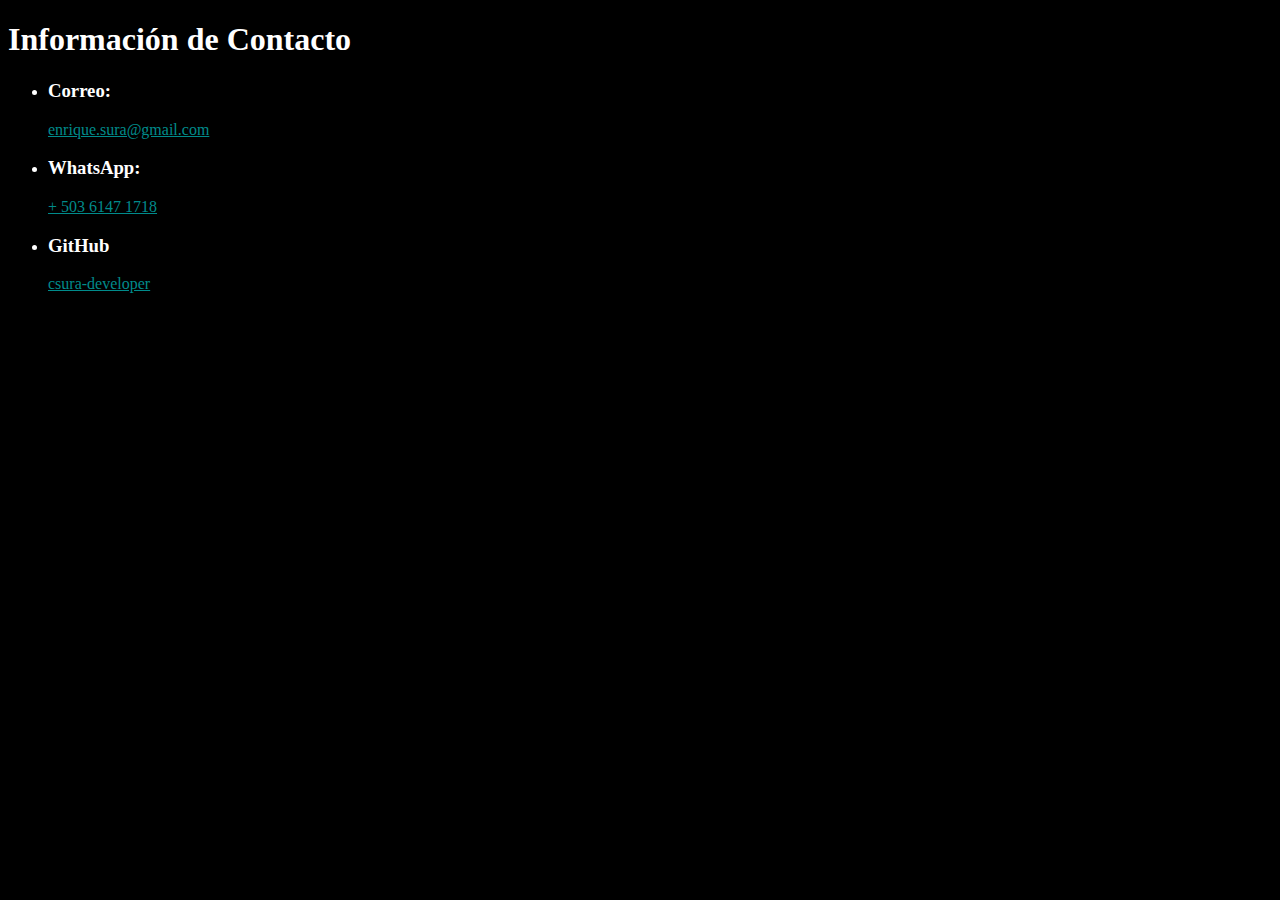
==== pages/contacto.html @ 2f06d7f3 "commit inicial" ====
<!DOCTYPE html>
<html lang="en">
<head>
    <meta charset="UTF-8">
    <meta name="viewport" content="width=device-width, initial-scale=1.0">
    <title>Document</title>
</head>
<body style="color: white; background-color: black;">
    <h1>Información de Contacto</h1>
    <ul>
        <li>
            <h3>Correo:</h3>
            <a style="color: darkcyan;" href="mailto:enrique.sura@gmail.com">enrique.sura@gmail.com</a>
        </li>
        <li>
            <h3>WhatsApp:</h3>
            <a style="color: darkcyan;" href="https://wa.me/50361471718">+ 503 6147 1718</a>
        </li>
        <li>
            <h3>GitHub</h3>
            <a style="color: darkcyan;" href="https://github.com/csura-developer">csura-developer</a>
        </li>

    </ul>
</body>
</html>
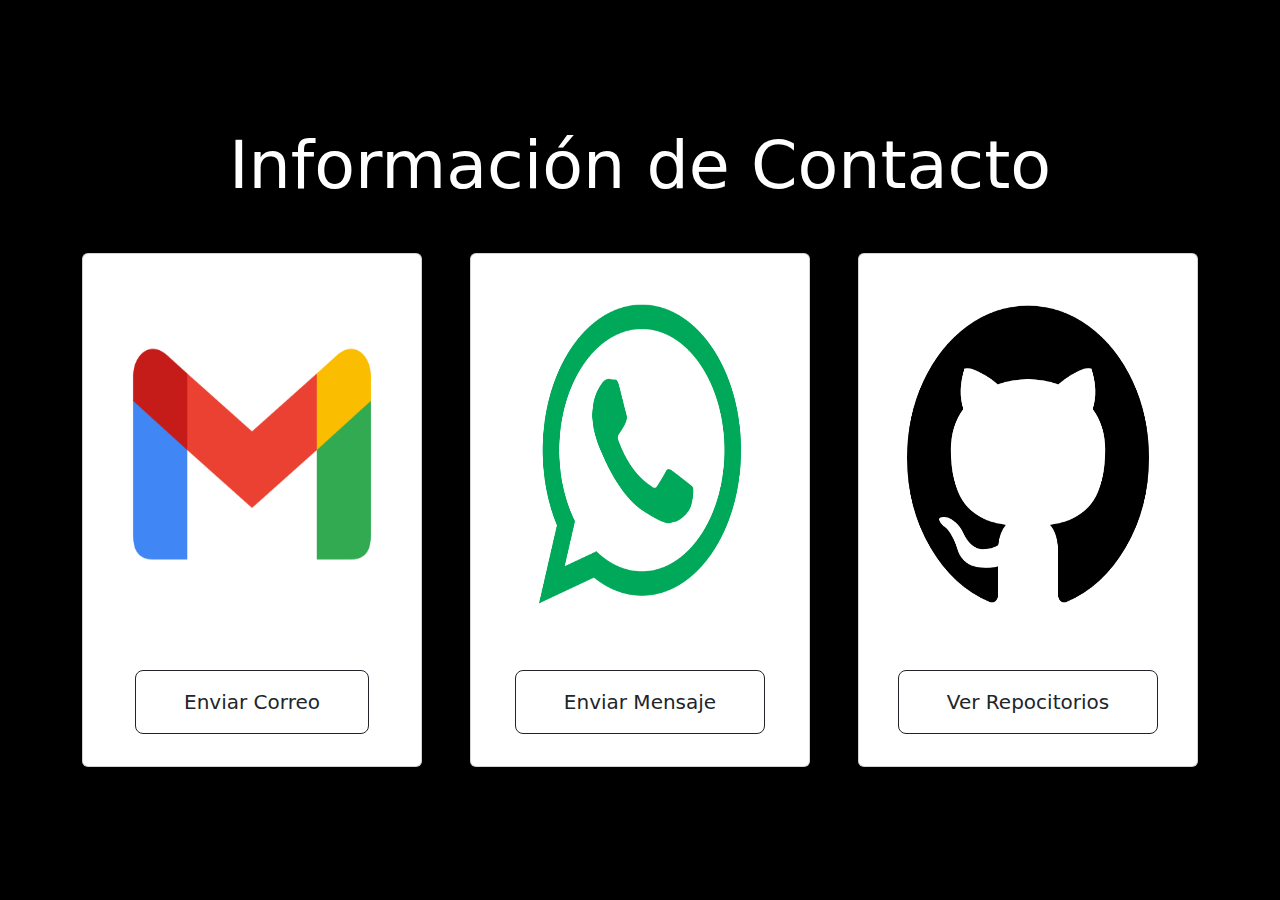
==== commit a3660859: "Añadiendo CSS y Bootstrap" ====
--- a/pages/contacto.html
+++ b/pages/contacto.html
@@ -3,24 +3,45 @@
 <head>
     <meta charset="UTF-8">
     <meta name="viewport" content="width=device-width, initial-scale=1.0">
+    <link href="https://cdn.jsdelivr.net/npm/bootstrap@5.3.3/dist/css/bootstrap.min.css" rel="stylesheet" integrity="sha384-QWTKZyjpPEjISv5WaRU9OFeRpok6YctnYmDr5pNlyT2bRjXh0JMhjY6hW+ALEwIH" crossorigin="anonymous">
+    <link rel="stylesheet" href="../style.css">
     <title>Document</title>
 </head>
 <body style="color: white; background-color: black;">
-    <h1>Información de Contacto</h1>
-    <ul>
-        <li>
-            <h3>Correo:</h3>
-            <a style="color: darkcyan;" href="mailto:enrique.sura@gmail.com">enrique.sura@gmail.com</a>
-        </li>
-        <li>
-            <h3>WhatsApp:</h3>
-            <a style="color: darkcyan;" href="https://wa.me/50361471718">+ 503 6147 1718</a>
-        </li>
-        <li>
-            <h3>GitHub</h3>
-            <a style="color: darkcyan;" href="https://github.com/csura-developer">csura-developer</a>
-        </li>
+    <div class="main-container">
+        <div class="hobbies-header">
+            <h1>Información de Contacto</h1>
+        </div>
+        
+        <div class="container mb-5">
+            <div class="row row-cols-1 row-cols-lg-3 g-5">
+                <div class="col">
+                    <div class="card shadow-sm">
+                        <img src="../public/gmail.png" alt="gmail" height="400">
+                        <div class="card-body card-button py-3">
+                            <a class="btn btn-outline-dark btn-lg px-5 py-3 mb-3" href="#" role="button">Enviar Correo</a>
+                        </div>
+                    </div>
+                </div>
+                <div class="col">
+                    <div class="card shadow-sm">
+                        <img src="../public/whatsapp.png" alt="gmail" height="400" class="py-4">
+                        <div class="card-body card-button py-3">
+                            <a class="btn btn-outline-dark btn-lg px-5 py-3 mb-3" href="#" role="button">Enviar Mensaje</a>
+                        </div>
+                    </div>
+                </div>
+                <div class="col">
+                    <div class="card shadow-sm">
+                        <img src="../public/github.png" alt="gmail" height="400" class="p-5">
+                        <div class="card-body card-button py-3">
+                            <a class="btn btn-outline-dark btn-lg px-5 py-3 mb-3" href="#" role="button">Ver Repocitorios</a>
+                        </div>
+                    </div>
+                </div>
+        </div>    
+    </div>
 
-    </ul>
+    <script src="https://cdn.jsdelivr.net/npm/bootstrap@5.3.3/dist/js/bootstrap.bundle.min.js" integrity="sha384-YvpcrYf0tY3lHB60NNkmXc5s9fDVZLESaAA55NDzOxhy9GkcIdslK1eN7N6jIeHz" crossorigin="anonymous"></script>
 </body>
 </html>--- a/style.css
+++ b/style.css
@@ -0,0 +1,79 @@
+.profile {
+    background-image: url("./public/the_way_of_kings.png");
+    background-size: cover;
+    background-position: center;
+    background-repeat: no-repeat;
+}
+
+.profile-pic {
+    min-height: 50px;
+    max-height: 250px;
+    border-radius: 25%;
+}
+
+.feature {
+    color: white;
+}
+
+.icon-square {
+    height: 50px;
+    width: 50px;
+    border-radius: 25%;
+}
+
+li {
+    margin: 20px 20px;
+    font-size: 1.25rem;
+}
+
+h2 {
+    margin-left: 15px;
+}
+
+ul p {
+    font-size: 1.5rem;
+    margin-left: 20px;
+}
+
+.footer-text {
+    color: white;
+    font-size: 1.5rem;
+}
+
+.profile {
+    height: 100vh;
+    display: flex;
+    align-items: center;
+}
+
+footer p {
+    margin: 0px 40px;
+}
+
+.hobbies-header {
+    display: flex;
+    justify-content: center;
+    padding: 40px;
+}
+
+.hobbies-header h1 {
+    font-size: 50pt;
+}
+
+.main-container {
+    display: flex;
+    flex-direction: column;
+    justify-content: center;
+    align-items: center;
+    min-height: 100vh;
+}
+
+.card-text {
+    font-size: 30pt;
+    text-align: center;
+}
+
+.card-button {
+    display: flex;
+    justify-content: center;
+}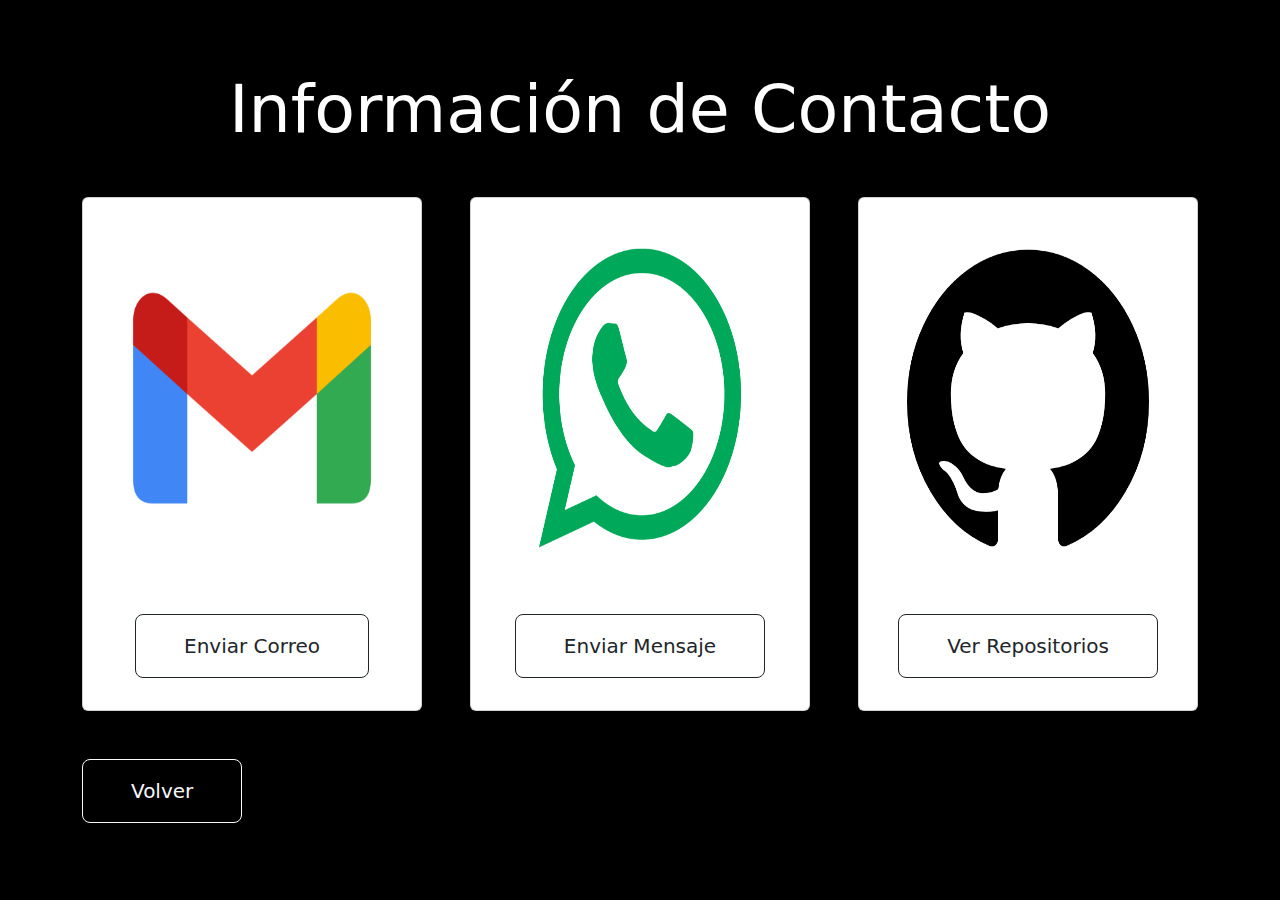
==== commit f73b2edc: "Corrección ortográfica y agregar la opción de "Volver" en Hobbies yen Contacto" ====
--- a/pages/contacto.html
+++ b/pages/contacto.html
@@ -19,7 +19,7 @@
                     <div class="card shadow-sm">
                         <img src="../public/gmail.png" alt="gmail" height="400">
                         <div class="card-body card-button py-3">
-                            <a class="btn btn-outline-dark btn-lg px-5 py-3 mb-3" href="#" role="button">Enviar Correo</a>
+                            <a class="btn btn-outline-dark btn-lg px-5 py-3 mb-3" href="mailto:enrique.sura@gmail.com" role="button">Enviar Correo</a>
                         </div>
                     </div>
                 </div>
@@ -27,7 +27,7 @@
                     <div class="card shadow-sm">
                         <img src="../public/whatsapp.png" alt="gmail" height="400" class="py-4">
                         <div class="card-body card-button py-3">
-                            <a class="btn btn-outline-dark btn-lg px-5 py-3 mb-3" href="#" role="button">Enviar Mensaje</a>
+                            <a class="btn btn-outline-dark btn-lg px-5 py-3 mb-3" href="https://wa.me/50361471718" role="button">Enviar Mensaje</a>
                         </div>
                     </div>
                 </div>
@@ -35,11 +35,12 @@
                     <div class="card shadow-sm">
                         <img src="../public/github.png" alt="gmail" height="400" class="p-5">
                         <div class="card-body card-button py-3">
-                            <a class="btn btn-outline-dark btn-lg px-5 py-3 mb-3" href="#" role="button">Ver Repocitorios</a>
+                            <a class="btn btn-outline-dark btn-lg px-5 py-3 mb-3" href="https://github.com/csura-developer" role="button">Ver Repositorios</a>
                         </div>
                     </div>
                 </div>
         </div>    
+        <a class="btn btn-outline-light btn-lg px-5 py-3 mt-5" href="../index.html" role="button">Volver</a>
     </div>
 
     <script src="https://cdn.jsdelivr.net/npm/bootstrap@5.3.3/dist/js/bootstrap.bundle.min.js" integrity="sha384-YvpcrYf0tY3lHB60NNkmXc5s9fDVZLESaAA55NDzOxhy9GkcIdslK1eN7N6jIeHz" crossorigin="anonymous"></script>
